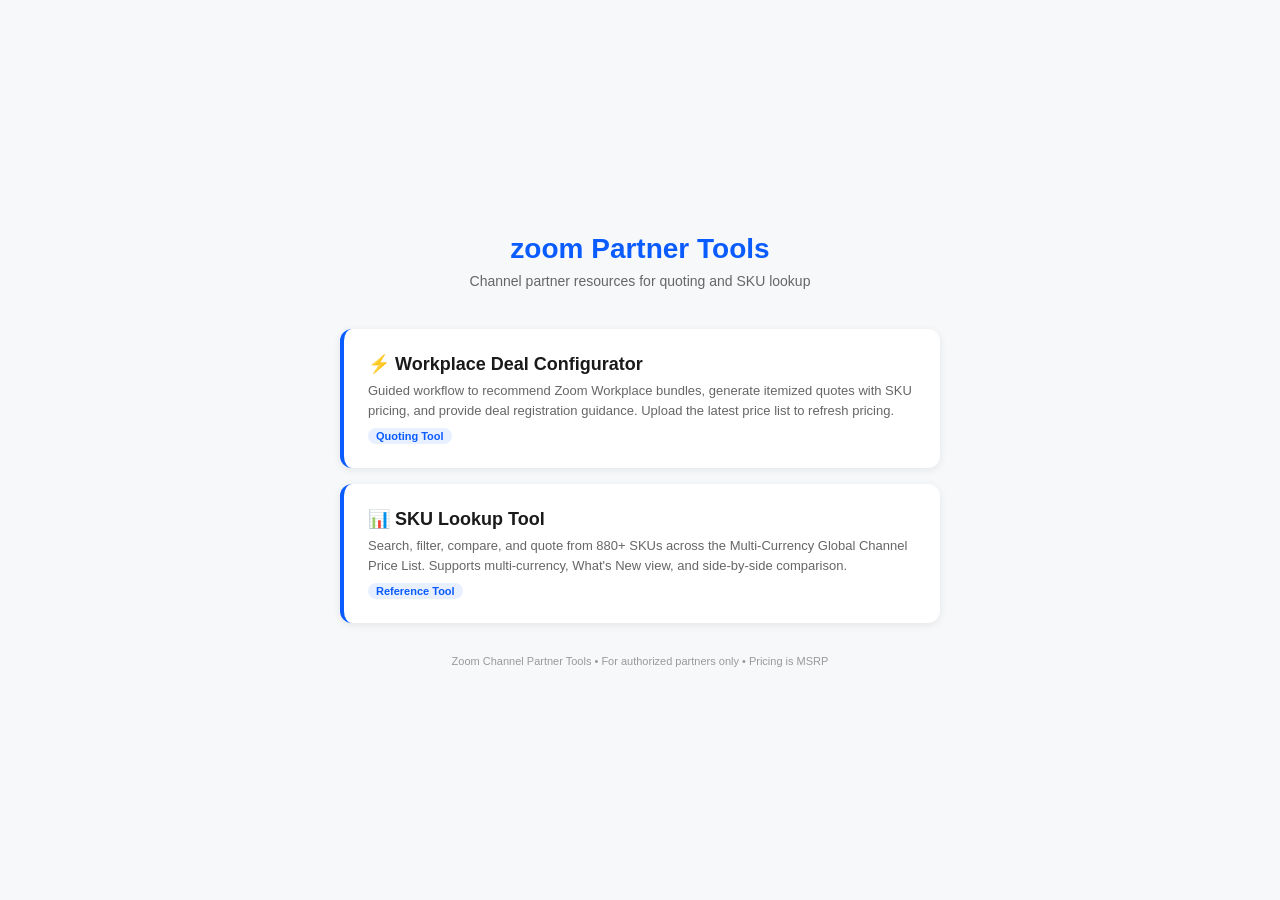
==== index.html @ cd3a6176 "Add files via upload" ====
<!DOCTYPE html>
<html lang="en">
<head>
<meta charset="UTF-8">
<meta name="viewport" content="width=device-width, initial-scale=1.0">
<title>Zoom Partner Tools</title>
<style>
*{box-sizing:border-box;margin:0;padding:0}
body{font-family:-apple-system,BlinkMacSystemFont,"Segoe UI",Roboto,sans-serif;background:#F7F8FA;color:#1a1a1a;min-height:100vh;display:flex;align-items:center;justify-content:center;padding:24px}
.container{max-width:600px;width:100%}
.header{text-align:center;margin-bottom:40px}
.header h1{font-size:28px;font-weight:700;color:#0B5CFF;margin-bottom:8px}
.header p{color:#666;font-size:14px}
.card{background:#fff;border-radius:12px;padding:24px;box-shadow:0 2px 8px rgba(0,0,0,.08);margin-bottom:16px;border-left:4px solid #0B5CFF;text-decoration:none;display:block;transition:all .2s;color:#1a1a1a}
.card:hover{transform:translateY(-2px);box-shadow:0 4px 16px rgba(0,0,0,.12);border-left-color:#2DB87D}
.card h2{font-size:18px;margin-bottom:6px;color:#1a1a1a}
.card p{font-size:13px;color:#666;line-height:1.5}
.card .badge{display:inline-block;padding:2px 8px;border-radius:10px;font-size:11px;font-weight:600;background:#e8f0ff;color:#0B5CFF;margin-top:8px}
.footer{text-align:center;margin-top:32px;font-size:11px;color:#999}
</style>
</head>
<body>
<div class="container">
  <div class="header">
    <h1>zoom Partner Tools</h1>
    <p>Channel partner resources for quoting and SKU lookup</p>
  </div>
  
  <a href="deal-configurator.html" class="card">
    <h2>⚡ Workplace Deal Configurator</h2>
    <p>Guided workflow to recommend Zoom Workplace bundles, generate itemized quotes with SKU pricing, and provide deal registration guidance. Upload the latest price list to refresh pricing.</p>
    <span class="badge">Quoting Tool</span>
  </a>
  
  <a href="sku-lookup.html" class="card">
    <h2>📊 SKU Lookup Tool</h2>
    <p>Search, filter, compare, and quote from 880+ SKUs across the Multi-Currency Global Channel Price List. Supports multi-currency, What's New view, and side-by-side comparison.</p>
    <span class="badge">Reference Tool</span>
  </a>
  
  <div class="footer">
    Zoom Channel Partner Tools &bull; For authorized partners only &bull; Pricing is MSRP
  </div>
</div>
</body>
</html>
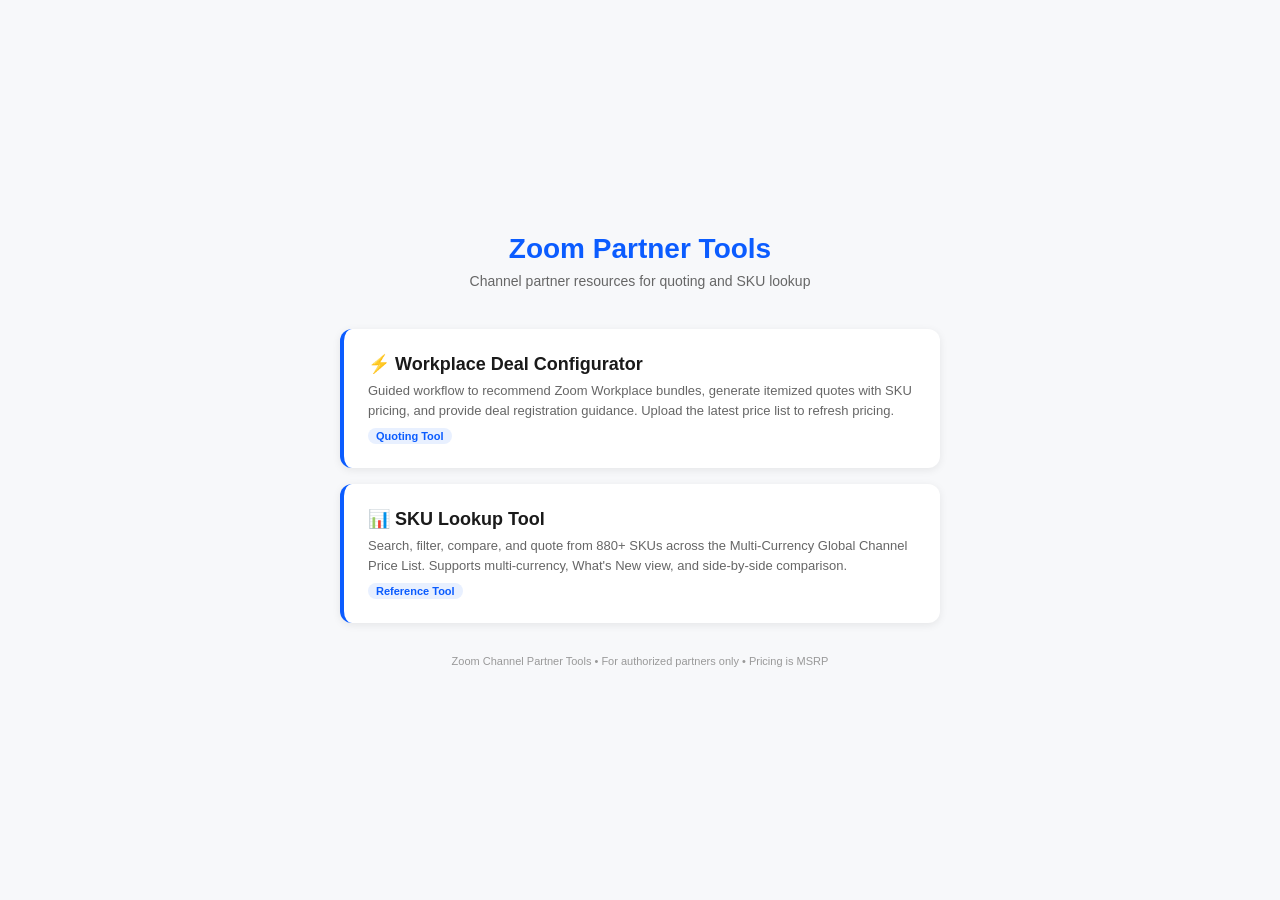
==== commit f24b44df: "Update index.html captialize Z on home page" ====
--- a/index.html
+++ b/index.html
@@ -22,7 +22,7 @@
 <body>
 <div class="container">
   <div class="header">
-    <h1>zoom Partner Tools</h1>
+    <h1>Zoom Partner Tools</h1>
     <p>Channel partner resources for quoting and SKU lookup</p>
   </div>
   
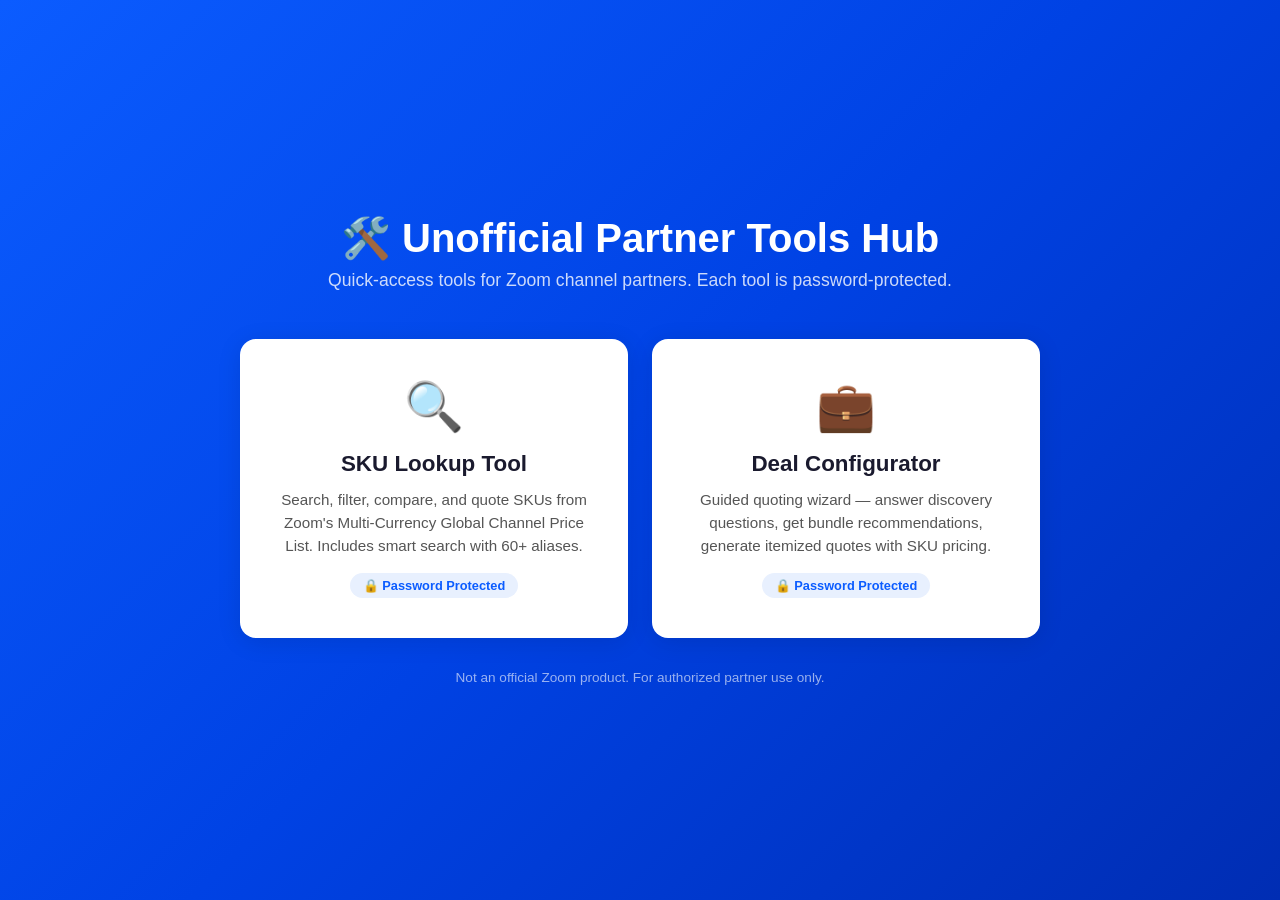
==== commit e76faf16: "Add files via upload Password protected files" ====
--- a/index.html
+++ b/index.html
@@ -1,46 +1,115 @@
 <!DOCTYPE html>
 <html lang="en">
 <head>
-<meta charset="UTF-8">
-<meta name="viewport" content="width=device-width, initial-scale=1.0">
-<title>Zoom Partner Tools</title>
-<style>
-*{box-sizing:border-box;margin:0;padding:0}
-body{font-family:-apple-system,BlinkMacSystemFont,"Segoe UI",Roboto,sans-serif;background:#F7F8FA;color:#1a1a1a;min-height:100vh;display:flex;align-items:center;justify-content:center;padding:24px}
-.container{max-width:600px;width:100%}
-.header{text-align:center;margin-bottom:40px}
-.header h1{font-size:28px;font-weight:700;color:#0B5CFF;margin-bottom:8px}
-.header p{color:#666;font-size:14px}
-.card{background:#fff;border-radius:12px;padding:24px;box-shadow:0 2px 8px rgba(0,0,0,.08);margin-bottom:16px;border-left:4px solid #0B5CFF;text-decoration:none;display:block;transition:all .2s;color:#1a1a1a}
-.card:hover{transform:translateY(-2px);box-shadow:0 4px 16px rgba(0,0,0,.12);border-left-color:#2DB87D}
-.card h2{font-size:18px;margin-bottom:6px;color:#1a1a1a}
-.card p{font-size:13px;color:#666;line-height:1.5}
-.card .badge{display:inline-block;padding:2px 8px;border-radius:10px;font-size:11px;font-weight:600;background:#e8f0ff;color:#0B5CFF;margin-top:8px}
-.footer{text-align:center;margin-top:32px;font-size:11px;color:#999}
-</style>
+    <meta charset="UTF-8">
+    <meta name="viewport" content="width=device-width, initial-scale=1.0">
+    <title>Unofficial Partner Tools Hub</title>
+    <style>
+        * { margin: 0; padding: 0; box-sizing: border-box; }
+        body {
+            font-family: -apple-system, BlinkMacSystemFont, 'Segoe UI', Roboto, sans-serif;
+            background: linear-gradient(135deg, #0b5cff 0%, #0042e4 50%, #002db3 100%);
+            min-height: 100vh;
+            display: flex;
+            align-items: center;
+            justify-content: center;
+            padding: 2rem;
+        }
+        .container {
+            max-width: 800px;
+            width: 100%;
+            text-align: center;
+        }
+        .header {
+            margin-bottom: 3rem;
+        }
+        .header h1 {
+            color: #fff;
+            font-size: 2.5rem;
+            font-weight: 700;
+            margin-bottom: 0.5rem;
+        }
+        .header p {
+            color: rgba(255,255,255,0.8);
+            font-size: 1.1rem;
+        }
+        .tools-grid {
+            display: grid;
+            grid-template-columns: repeat(auto-fit, minmax(300px, 1fr));
+            gap: 1.5rem;
+            margin-bottom: 2rem;
+        }
+        .tool-card {
+            background: #fff;
+            border-radius: 16px;
+            padding: 2.5rem 2rem;
+            text-decoration: none;
+            color: inherit;
+            transition: transform 0.2s, box-shadow 0.2s;
+            box-shadow: 0 4px 24px rgba(0,0,0,0.1);
+        }
+        .tool-card:hover {
+            transform: translateY(-4px);
+            box-shadow: 0 8px 40px rgba(0,0,0,0.2);
+        }
+        .tool-icon {
+            font-size: 3rem;
+            margin-bottom: 1rem;
+        }
+        .tool-card h2 {
+            font-size: 1.4rem;
+            color: #1a1a2e;
+            margin-bottom: 0.75rem;
+        }
+        .tool-card p {
+            color: #555;
+            font-size: 0.95rem;
+            line-height: 1.5;
+        }
+        .tool-badge {
+            display: inline-block;
+            margin-top: 1rem;
+            padding: 0.3rem 0.8rem;
+            background: #e8f0fe;
+            color: #0b5cff;
+            border-radius: 20px;
+            font-size: 0.8rem;
+            font-weight: 600;
+        }
+        .footer {
+            color: rgba(255,255,255,0.6);
+            font-size: 0.85rem;
+            margin-top: 2rem;
+        }
+        @media (max-width: 640px) {
+            .header h1 { font-size: 1.8rem; }
+            .tools-grid { grid-template-columns: 1fr; }
+        }
+    </style>
 </head>
 <body>
-<div class="container">
-  <div class="header">
-    <h1>Zoom Partner Tools</h1>
-    <p>Channel partner resources for quoting and SKU lookup</p>
-  </div>
-  
-  <a href="deal-configurator.html" class="card">
-    <h2>⚡ Workplace Deal Configurator</h2>
-    <p>Guided workflow to recommend Zoom Workplace bundles, generate itemized quotes with SKU pricing, and provide deal registration guidance. Upload the latest price list to refresh pricing.</p>
-    <span class="badge">Quoting Tool</span>
-  </a>
-  
-  <a href="sku-lookup.html" class="card">
-    <h2>📊 SKU Lookup Tool</h2>
-    <p>Search, filter, compare, and quote from 880+ SKUs across the Multi-Currency Global Channel Price List. Supports multi-currency, What's New view, and side-by-side comparison.</p>
-    <span class="badge">Reference Tool</span>
-  </a>
-  
-  <div class="footer">
-    Zoom Channel Partner Tools &bull; For authorized partners only &bull; Pricing is MSRP
-  </div>
-</div>
+    <div class="container">
+        <div class="header">
+            <h1>🛠️ Unofficial Partner Tools Hub</h1>
+            <p>Quick-access tools for Zoom channel partners. Each tool is password-protected.</p>
+        </div>
+        <div class="tools-grid">
+            <a href="sku-lookup.html" class="tool-card">
+                <div class="tool-icon">🔍</div>
+                <h2>SKU Lookup Tool</h2>
+                <p>Search, filter, compare, and quote SKUs from Zoom's Multi-Currency Global Channel Price List. Includes smart search with 60+ aliases.</p>
+                <span class="tool-badge">🔒 Password Protected</span>
+            </a>
+            <a href="deal-configurator.html" class="tool-card">
+                <div class="tool-icon">💼</div>
+                <h2>Deal Configurator</h2>
+                <p>Guided quoting wizard — answer discovery questions, get bundle recommendations, generate itemized quotes with SKU pricing.</p>
+                <span class="tool-badge">🔒 Password Protected</span>
+            </a>
+        </div>
+        <div class="footer">
+            <p>Not an official Zoom product. For authorized partner use only.</p>
+        </div>
+    </div>
 </body>
 </html>
